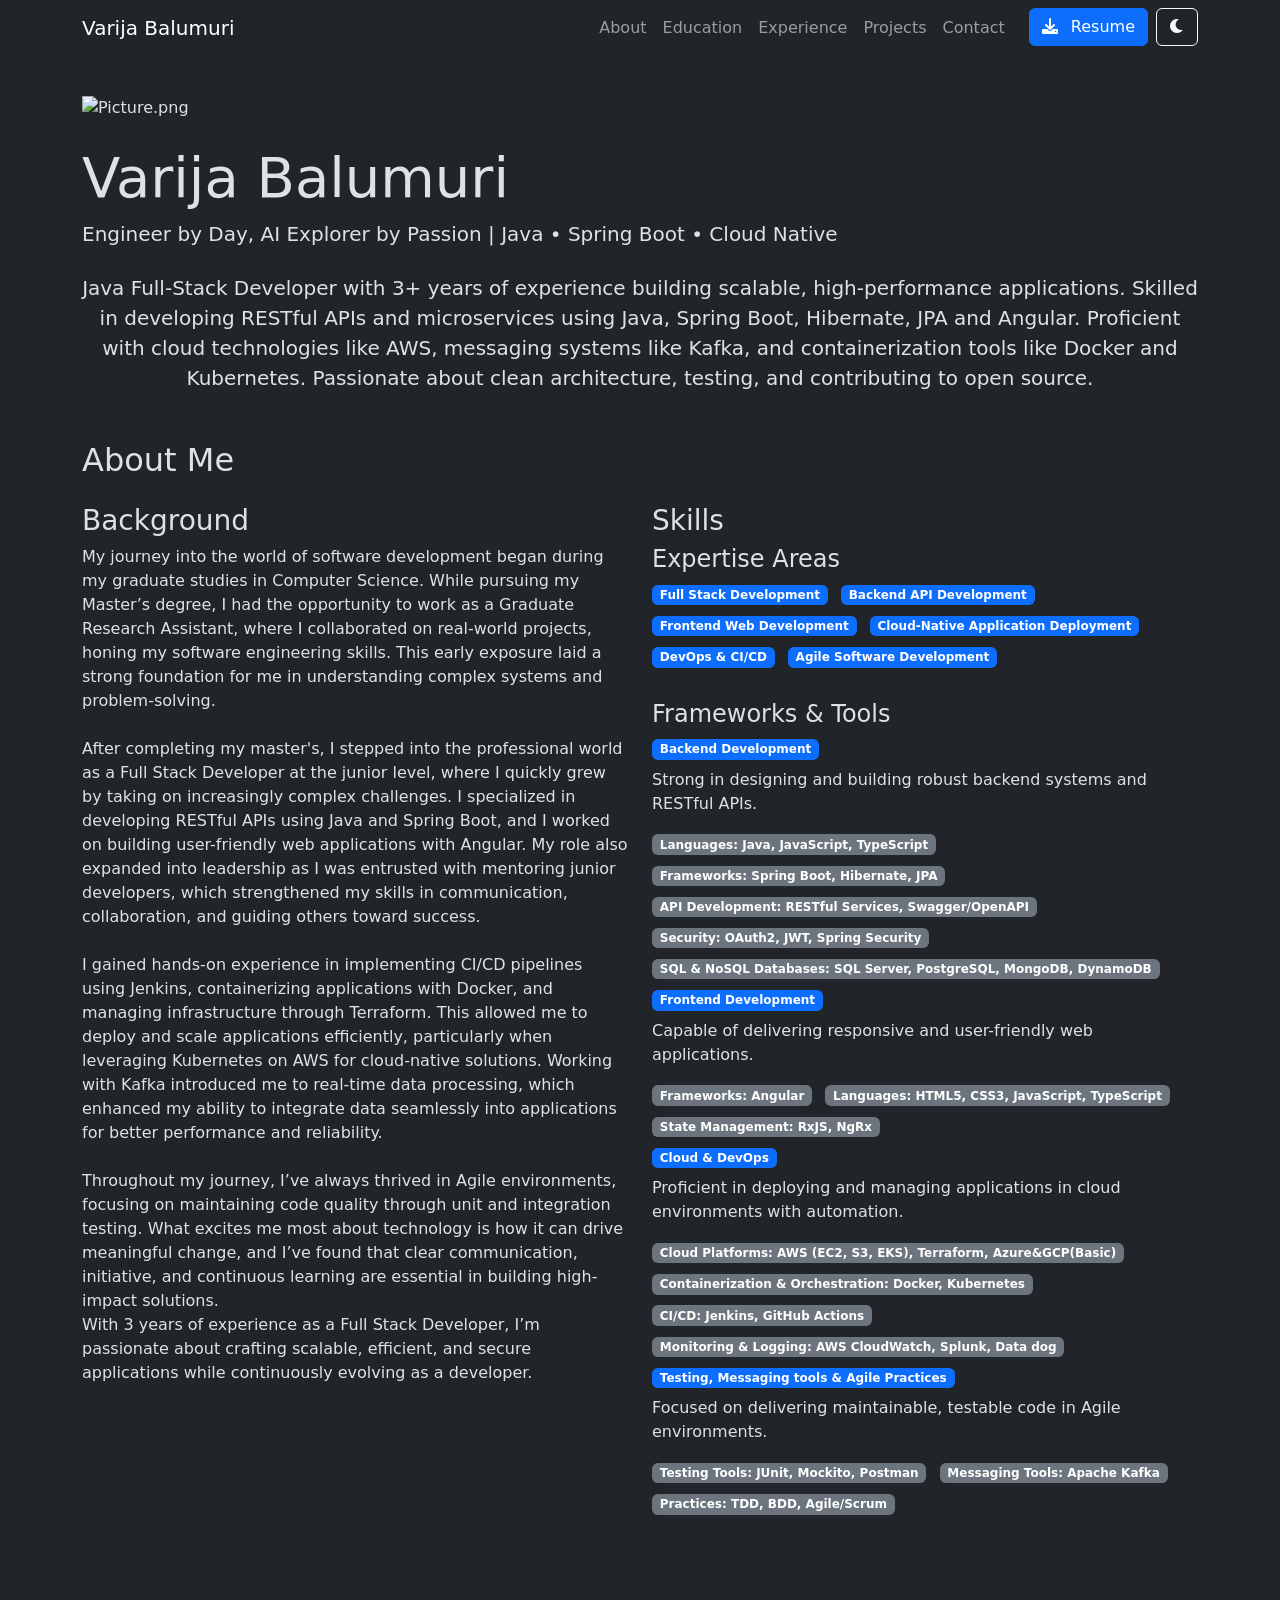
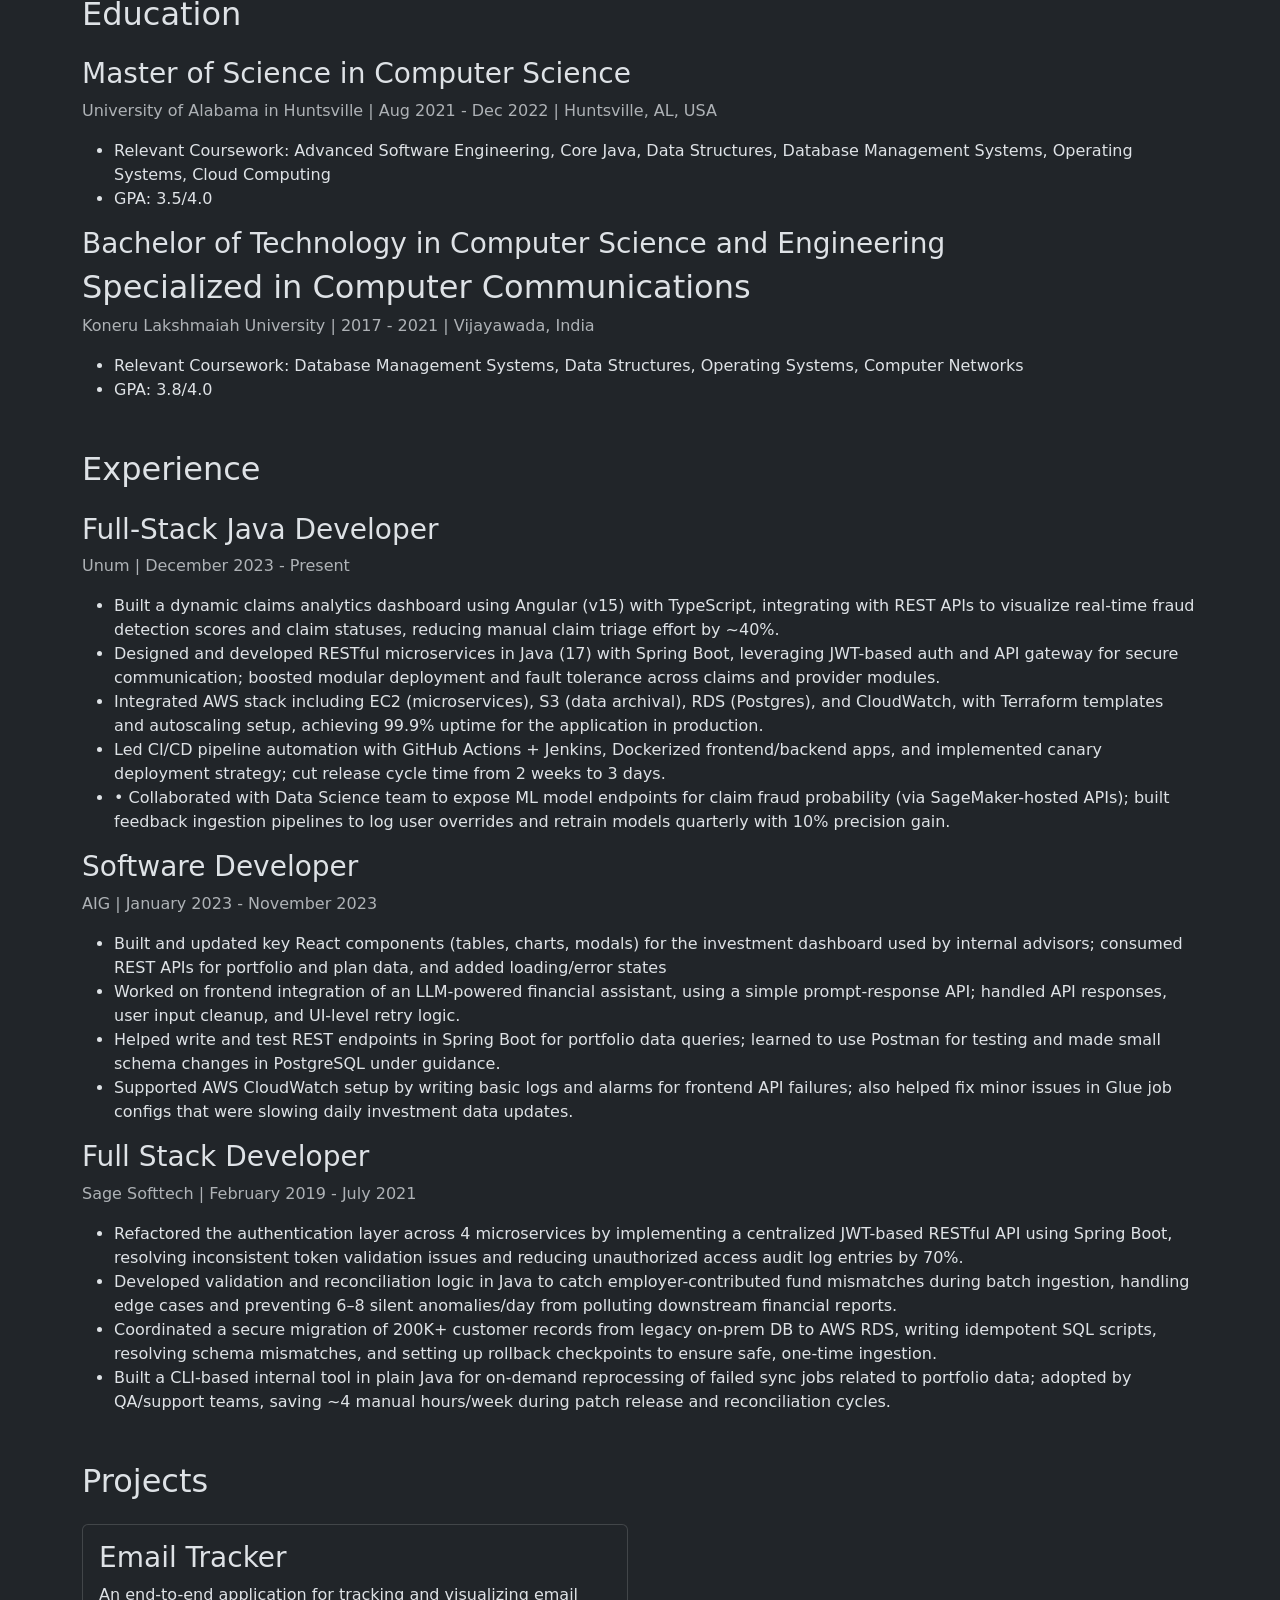
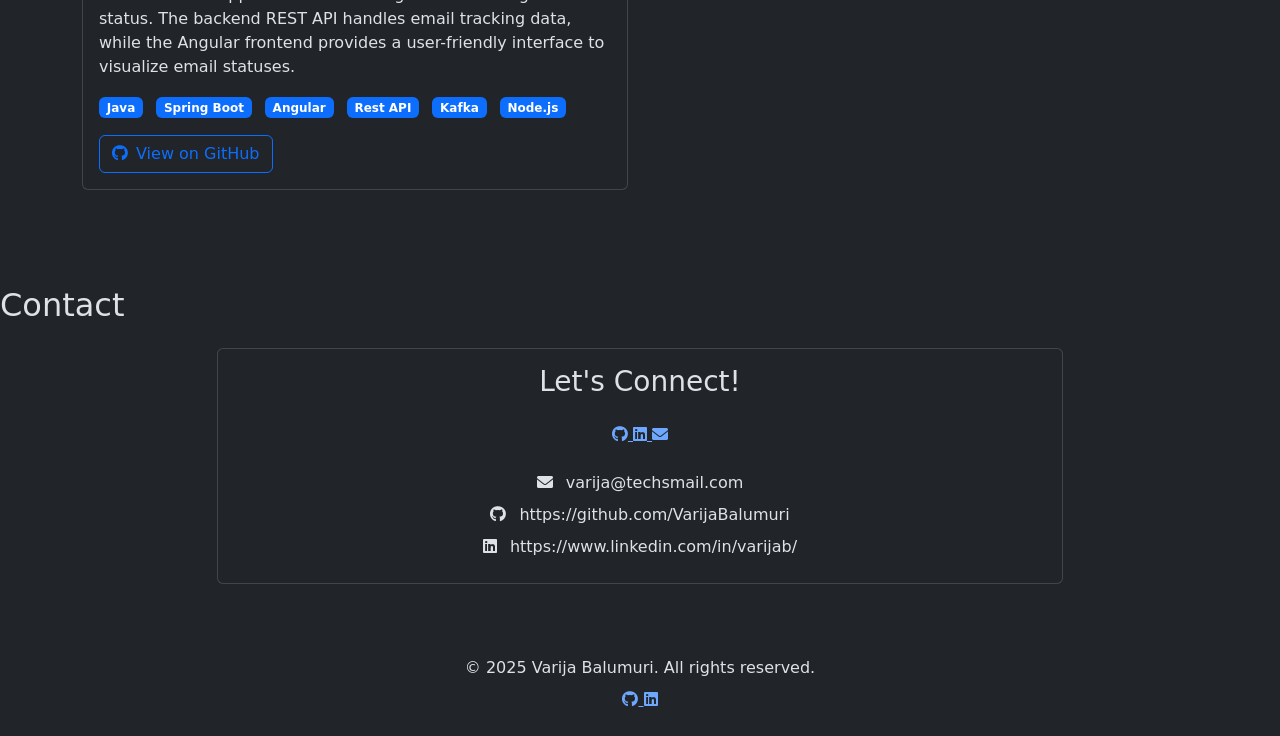
==== docs/index.html @ 82a82bae "commit" ====
<!DOCTYPE html>
<html lang="en" data-bs-theme="dark">

<head>
    <meta charset="UTF-8">
    <meta name="viewport" content="width=device-width, initial-scale=1.0">
    <title>Varija Balumuri | Portfolio</title>
    <link rel="stylesheet" href="https://cdn.jsdelivr.net/npm/bootstrap@5.3.0/dist/css/bootstrap.min.css">
    <link rel="stylesheet" href="https://cdnjs.cloudflare.com/ajax/libs/font-awesome/6.0.0/css/all.min.css">
    <link rel="stylesheet" href="static/css/custom.css">
    <!-- Meta tags for accessibility and SEO -->
    <meta name="description"
        content="Varija Balumuri Portfolio - Engineer by Day, AI Explorer by Passion | Java • Spring Boot • Cloud Native">
    <meta name="keywords" content="Full Stack Java Developer, Java Backend Specialist, Building Scalable APIs, portfolio, microservices">
    <meta name="author" content="Varija Balumuri">
    <!-- Accessibility meta tags -->
    <meta name="color-scheme" content="dark light">
</head>

<body>
    <div class="page-wrapper">
        <nav class="navbar navbar-expand-lg navbar-dark fixed-top">
            <div class="container">
                <a class="navbar-brand" href="#" id="top-link">
                    <span class="logo-text">Varija Balumuri</span>
                </a>
                <button class="navbar-toggler" type="button" data-bs-toggle="collapse" data-bs-target="#navbarNav"
                    aria-controls="navbarNav" aria-expanded="false" aria-label="Toggle navigation">
                    <span class="navbar-toggler-icon"></span>
                </button>
                <div class="collapse navbar-collapse" id="navbarNav">
                    <ul class="navbar-nav ms-auto">
                        <li class="nav-item">
                            <a class="nav-link" href="#about" aria-label="About section">About</a>
                        </li>
                        <li class="nav-item">
                            <a class="nav-link" href="#education" aria-label="Education section">Education</a>
                        </li>
                        <li class="nav-item">
                            <a class="nav-link" href="#experience" aria-label="Experience section">Experience</a>
                        </li>
                        <li class="nav-item">
                            <a class="nav-link" href="#projects" aria-label="Projects section">Projects</a>
                        </li>
                        <li class="nav-item">
                            <a class="nav-link" href="#contact" aria-label="Contact section">Contact</a>
                        </li>
                        <li class="nav-item">
                            <a class="btn btn-primary ms-3" href="resume.pdf"
                                target="_blank" aria-label="Download resume">
                                <i class="fas fa-download me-2"></i> Resume
                            </a>
                        </li>
                        <li class="nav-item ms-2">
                            <button class="btn btn-outline-light theme-toggle" id="theme-toggle"
                                aria-label="Toggle light/dark mode">
                                <i class="fas fa-moon" id="dark-icon"></i>
                                <i class="fas fa-sun d-none" id="light-icon"></i>
                            </button>
                        </li>
                    </ul>
                </div>
            </div>
        </nav>

        <main class="container py-5 mt-5">
            <div class="profile-container mb-5">
                <div class="profile-section">
                    <div class="profile-info">
                        <img src="" alt="Picture.png" class="profile-image mb-4">
                        <h1 class="display-4">Varija Balumuri</h1>
                        <p class="lead">Engineer by Day, AI Explorer by Passion | Java • Spring Boot • Cloud Native </p>
                    </div>
                </div>

                <div class="mt-4 text-center">
                    <p class="fs-5">
                        Java Full-Stack Developer with 3+ years of experience building scalable, high-performance applications.
Skilled in developing RESTful APIs and microservices using Java, Spring Boot, Hibernate, JPA and Angular.
Proficient with cloud technologies like AWS, messaging systems like Kafka, and containerization tools like Docker and Kubernetes. 
Passionate about clean architecture, testing, and contributing to open source.
                    </p>
                </div>
            </div>

            <!-- Include About Section -->
            <section id="about" class="mb-5">
                <h2 class="mb-4">About Me</h2>
                <div class="row">
                    <div class="col-md-6">
                        <h3>Background</h3>
                        <p>
                            My journey into the world of software development began during my graduate studies in Computer Science.
                            While pursuing my Master’s degree, I had the opportunity to work as a Graduate Research Assistant,
                            where I collaborated on real-world projects, honing my software engineering skills.
                            This early exposure laid a strong foundation for me in understanding complex systems and problem-solving.
                            <br>
                            <br>
                            After completing my master's, I stepped into the professional world as a Full Stack Developer at the junior level, where I quickly grew by taking on increasingly complex challenges. 
                            I specialized in developing RESTful APIs using Java and Spring Boot, and I worked on building user-friendly web applications with Angular. 
                            My role also expanded into leadership as I was entrusted with mentoring junior developers, which strengthened my skills in communication, collaboration, and guiding others toward success.
                            <br>
                            <br>I gained hands-on experience in implementing CI/CD pipelines using Jenkins, containerizing applications with Docker, and managing infrastructure through Terraform. 
                            This allowed me to deploy and scale applications efficiently, particularly when leveraging Kubernetes on AWS for cloud-native solutions. 
                            Working with Kafka introduced me to real-time data processing, which enhanced my ability to integrate data seamlessly into applications for better performance and reliability.
                            <br>
                            <br>Throughout my journey, I’ve always thrived in Agile environments, focusing on maintaining code quality through unit and integration testing. 
                            What excites me most about technology is how it can drive meaningful change, and I’ve found that clear communication, initiative, and continuous learning are essential in building high-impact solutions.
                            <br>
                            With 3 years of experience as a Full Stack Developer, I’m passionate about crafting scalable, efficient, and secure applications while continuously evolving as a developer.
                            <br>
                        </p>
                    </div>
                    <div class="col-md-6">
                        <h3>Skills</h3>
                        <div class="mb-4">
                            <h4>Expertise Areas</h4>
                            <span class="badge bg-primary me-2 mb-2">Full Stack Development</span>
                            <span class="badge bg-primary me-2 mb-2">Backend API Development</span>
                            <span class="badge bg-primary me-2 mb-2">Frontend Web Development</span>
                            <span class="badge bg-primary me-2 mb-2">Cloud-Native Application Deployment</span>
                            <span class="badge bg-primary me-2 mb-2">DevOps & CI/CD</span>
                            <span class="badge bg-primary me-2 mb-2">Agile Software Development</span>
                        </div>
                        <div class="mb-4">
                            <h4>Frameworks & Tools</h4>
                            <span class="badge bg-primary me-2 mb-2">Backend Development</span>
                            <p>Strong in designing and building robust backend systems and RESTful APIs.</p>
                            <span class="badge bg-secondary me-2 mb-2">Languages: Java, JavaScript, TypeScript</span>
                            <span class="badge bg-secondary me-2 mb-2">Frameworks: Spring Boot, Hibernate, JPA</span>
                            <span class="badge bg-secondary me-2 mb-2">API Development: RESTful Services, Swagger/OpenAPI</span>
                            <span class="badge bg-secondary me-2 mb-2">Security: OAuth2, JWT, Spring Security</span>
                            <span class="badge bg-secondary me-2 mb-2">SQL & NoSQL Databases: SQL Server, PostgreSQL,
                                MongoDB, DynamoDB</span>

                            <br>

                            <span class="badge bg-primary me-2 mb-2">Frontend Development</span>
                            <p>Capable of delivering responsive and user-friendly web applications.</p>
                            <span class="badge bg-secondary me-2 mb-2">Frameworks: Angular</span>
                            <span class="badge bg-secondary me-2 mb-2">Languages: HTML5, CSS3, JavaScript, TypeScript</span>
                            <span class="badge bg-secondary me-2 mb-2">State Management: RxJS, NgRx</span>

                            <br>
                            <span class="badge bg-primary me-2 mb-2">Cloud & DevOps</span>
                            <p>Proficient in deploying and managing applications in cloud environments with automation.</p>
                            <span class="badge bg-secondary me-2 mb-2">Cloud Platforms: AWS (EC2, S3, EKS), Terraform, Azure&GCP(Basic)</span>
                            <span class="badge bg-secondary me-2 mb-2">Containerization & Orchestration: Docker, Kubernetes</span>
                            <span class="badge bg-secondary me-2 mb-2">CI/CD: Jenkins, GitHub Actions</span>
                            <span class="badge bg-secondary me-2 mb-2">Monitoring & Logging: AWS CloudWatch, Splunk, Data dog</span>

                            <br>
                            <span class="badge bg-primary me-2 mb-2">Testing, Messaging tools & Agile Practices</span>
                            <p>Focused on delivering maintainable, testable code in Agile environments.</p>
                            <span class="badge bg-secondary me-2 mb-2">Testing Tools: JUnit, Mockito, Postman</span>
                            <span class="badge bg-secondary me-2 mb-2">Messaging Tools: Apache Kafka</span>
                            <span class="badge bg-secondary me-2 mb-2">Practices: TDD, BDD, Agile/Scrum</span>
                        </div>
                    </div>
                </div>
            </section>

            <!-- Include Education Section -->
            <section id="education" class="mb-5">
                <h2 class="mb-4">Education</h2>
                <div class="timeline">
                    <div class="timeline-item">
                        <h3>Master of Science in Computer Science</h3>
                        <p class="text-muted">University of Alabama in Huntsville | Aug 2021 - Dec 2022 | Huntsville, AL, USA</p>
                        <ul>
                            </li>
                            <li>Relevant Coursework: Advanced Software Engineering, Core Java, Data Structures, Database Management Systems, Operating Systems, Cloud Computing</li>
                            <li>GPA: 3.5/4.0</li>
                        </ul>
                    </div>
                    <div class="timeline-item">
                        <h3>Bachelor of Technology in Computer Science and Engineering</h3>
                        <h2>Specialized in Computer Communications</h2>
                        <p class="text-muted">Koneru Lakshmaiah University | 2017 - 2021 | Vijayawada, India
                        </p>
                        <ul>
                            <li>Relevant Coursework: Database Management Systems, Data Structures, Operating Systems,
                                Computer Networks</li>
                            <li>GPA: 3.8/4.0</li>
                        </ul>
                    </div>
                </div>
            </section>

            <!-- Include Experience Section -->
            <section id="experience" class="mb-5">
                <h2 class="mb-4">Experience</h2>
                <div class="timeline">
                    <div class="timeline-item">
                        <h3>Full-Stack Java Developer</h3>
                        <p class="text-muted">Unum  | December 2023 - Present </p>
                        <ul>
                            <li>Built a dynamic claims analytics dashboard using Angular (v15) with TypeScript,
                                integrating with REST APIs to visualize real-time fraud detection scores and claim statuses, reducing manual claim triage effort by ~40%.
                            <li>Designed and developed RESTful microservices in Java (17) with Spring Boot, leveraging JWT-based auth and
                                API gateway for secure communication; boosted modular deployment and fault tolerance across claims and provider modules. </li>
                            <li> Integrated AWS stack including EC2 (microservices), S3 (data archival), RDS (Postgres),
                                and CloudWatch, with Terraform templates and autoscaling setup, achieving 99.9% uptime for the application in production.</li>
                                <li> Led CI/CD pipeline automation with GitHub Actions + Jenkins, Dockerized frontend/backend apps,
                                    and implemented canary deployment strategy; cut release cycle time from 2 weeks to 3 days.</li>
                                <li> •	Collaborated with Data Science team to expose ML model endpoints for claim fraud probability (via SageMaker-hosted APIs);
                                    built feedback ingestion pipelines to log user overrides and retrain models quarterly with 10% precision gain.</li>
                        </ul>
                    </div>

                    <div class="timeline-item">
                        <h3>Software Developer</h3>
                        <p class="text-muted">AIG  | January 2023 - November 2023</p>
                        <ul>
                            <li>Built and updated key React components (tables, charts, modals) for the investment dashboard used by internal advisors;
                                consumed REST APIs for portfolio and plan data, and added loading/error states</li>
                            <li>Worked on frontend integration of an LLM-powered financial assistant, using a simple prompt-response API;
                                handled API responses, user input cleanup, and UI-level retry logic.</li>
                            <li>Helped write and test REST endpoints in Spring Boot for portfolio data queries; learned to use Postman
                                for testing and made small schema changes in PostgreSQL under guidance.</li>
                            <li>Supported AWS CloudWatch setup by writing basic logs and alarms for frontend API failures;
                                also helped fix minor issues in Glue job configs that were slowing daily investment data updates.</li>
                        </ul>
                    </div>

                    <div class="timeline-item">
                        <h3>Full Stack Developer</h3>
                        <p class="text-muted">Sage Softtech | February 2019 - July 2021</p>
                        <ul>
                            <li>Refactored the authentication layer across 4 microservices by implementing a centralized JWT-based RESTful API using Spring Boot, 
                                resolving inconsistent token validation issues and reducing unauthorized access audit log entries by 70%.</li>
                            <li>Developed validation and reconciliation logic in Java to catch employer-contributed fund mismatches during batch ingestion, 
                                handling edge cases and preventing 6–8 silent anomalies/day from polluting downstream financial reports.</li>
                            <li>Coordinated a secure migration of 200K+ customer records from legacy on-prem DB to AWS RDS, writing idempotent SQL scripts, 
                                resolving schema mismatches, and setting up rollback checkpoints to ensure safe, one-time ingestion.</li>
                            <li>Built a CLI-based internal tool in plain Java for on-demand reprocessing of failed sync jobs related to portfolio data; adopted by QA/support teams, saving ~4 manual hours/week during patch release and reconciliation cycles.

</li>
                        </ul>
                    </div>
            </section>


            <!-- Include Projects Section -->
            <section id="projects" class="mb-5">
                <h2 class="mb-4">Projects</h2>
                <div class="row g-4">
                    <div class="col-md-6">
                        <div class="card project-card h-100">
                            <div class="card-body">
                                <h3 class="card-title">Email Tracker</h3>
                                <p class="card-text">An end-to-end application for tracking and visualizing email status. The backend REST API handles email tracking data,
                                    while the Angular frontend provides a user-friendly interface to visualize email statuses.</p>
                                <div class="mb-3">
                                    <span class="badge bg-primary me-2">Java</span>
                                    <span class="badge bg-primary me-2">Spring Boot</span>
                                    <span class="badge bg-primary me-2">Angular</span>
                                    <span class="badge bg-primary me-2">Rest API</span>
                                    <span class="badge bg-primary me-2">Kafka</span>
                                    <span class="badge bg-primary me-2">Node.js</span>
                                </div>
                                <a href="ps://github.com/VarijaBalumuri/email-tracker-project"
                                    class="btn btn-outline-primary">
                                    <i class="fab fa-github me-2"></i>View on GitHub
                                </a>
                            </div>
                        </div>
                    </div>
                        </div>
                    </div>
                </div>
            </section>

            <!-- Include Contact Section -->
            <section id="contact" class="mb-5">
                <h2 class="mb-4">Contact</h2>
                <div class="row justify-content-center">
                    <div class="col-md-8">
                        <div class="card">
                            <div class="card-body text-center">
                                <h3 class="mb-4">Let's Connect!</h3>

                                <div class="social-links mb-4">
                                    <a href="https://github.com/VarijaBalumuri" target="_blank" title="GitHub">
                                        <i class="fab fa-github"></i>
                                    </a>
                                    <a href="https://www.linkedin.com/in/varijab/" target="_blank" title="LinkedIn">
                                        <i class="fab fa-linkedin"></i>
                                    </a>
                                    <a href="mailto:varija@techsmail.com" title="Email">
                                        <i class="fas fa-envelope"></i>
                                    </a>
                                </div>

                                <div class="contact-details">
                                    <p class="mb-2">
                                        <i class="fas fa-envelope me-2"></i>
                                        varija@techsmail.com
                                    </p>
                                    <p class="mb-2">
                                        <i class="fab fa-github me-2"></i>
                                        https://github.com/VarijaBalumuri
                                    </p>
                                    <p class="mb-2">
                                        <i class="fab fa-linkedin me-2"></i>
                                        https://www.linkedin.com/in/varijab/
                                    </p>
                                </div>
                            </div>
                        </div>
                    </div>
                </div>
            </section>
        </main>

        <footer class="footer mt-5 py-4">
            <div class="container text-center">
                <p class="mb-0">&copy; 2025 Varija Balumuri. All rights reserved.</p>
                <div class="social-links mt-2">
                    <a href="https://github.com/LikithKumarDundigalla" target="_blank" aria-label="GitHub profile">
                        <i class="fab fa-github"></i>
                    </a>
                    <a href="https://linkedin.com/in/likithkumard04" target="_blank" aria-label="LinkedIn profile">
                        <i class="fab fa-linkedin"></i>
                    </a>
                </div>
            </div>
        </footer>
    </div>

    <script src="https://cdn.jsdelivr.net/npm/bootstrap@5.3.0/dist/js/bootstrap.bundle.min.js"></script>
    <script>
        document.addEventListener('DOMContentLoaded', function () {
            // Theme toggle functionality
            const themeToggle = document.getElementById('theme-toggle');
            const darkIcon = document.getElementById('dark-icon');
            const lightIcon = document.getElementById('light-icon');
            const htmlElement = document.documentElement;

            if (themeToggle) {
                themeToggle.addEventListener('click', function () {
                    if (htmlElement.getAttribute('data-bs-theme') === 'dark') {
                        htmlElement.setAttribute('data-bs-theme', 'light');
                        darkIcon.classList.add('d-none');
                        lightIcon.classList.remove('d-none');
                    } else {
                        htmlElement.setAttribute('data-bs-theme', 'dark');
                        lightIcon.classList.add('d-none');
                        darkIcon.classList.remove('d-none');
                    }
                });
            }

            // Add scroll to top functionality for the logo
            const topLink = document.getElementById('top-link');
            if (topLink) {
                topLink.addEventListener('click', function (e) {
                    e.preventDefault();
                    window.scrollTo({
                        top: 0,
                        behavior: 'smooth'
                    });
                });
            }

            // Smooth scrolling for anchor links
            document.querySelectorAll('a[href^="#"]').forEach(anchor => {
                anchor.addEventListener('click', function (e) {
                    if (this.id === 'top-link') return; // Skip if it's the top link (already handled)

                    e.preventDefault();
                    const targetId = this.getAttribute('href');
                    const targetElement = document.querySelector(targetId);

                    if (targetElement) {
                        window.scrollTo({
                            top: targetElement.offsetTop - 70, // Adjust for navbar height
                            behavior: 'smooth'
                        });
                    }
                });
            });
        });
    </script>
</body>

</html>
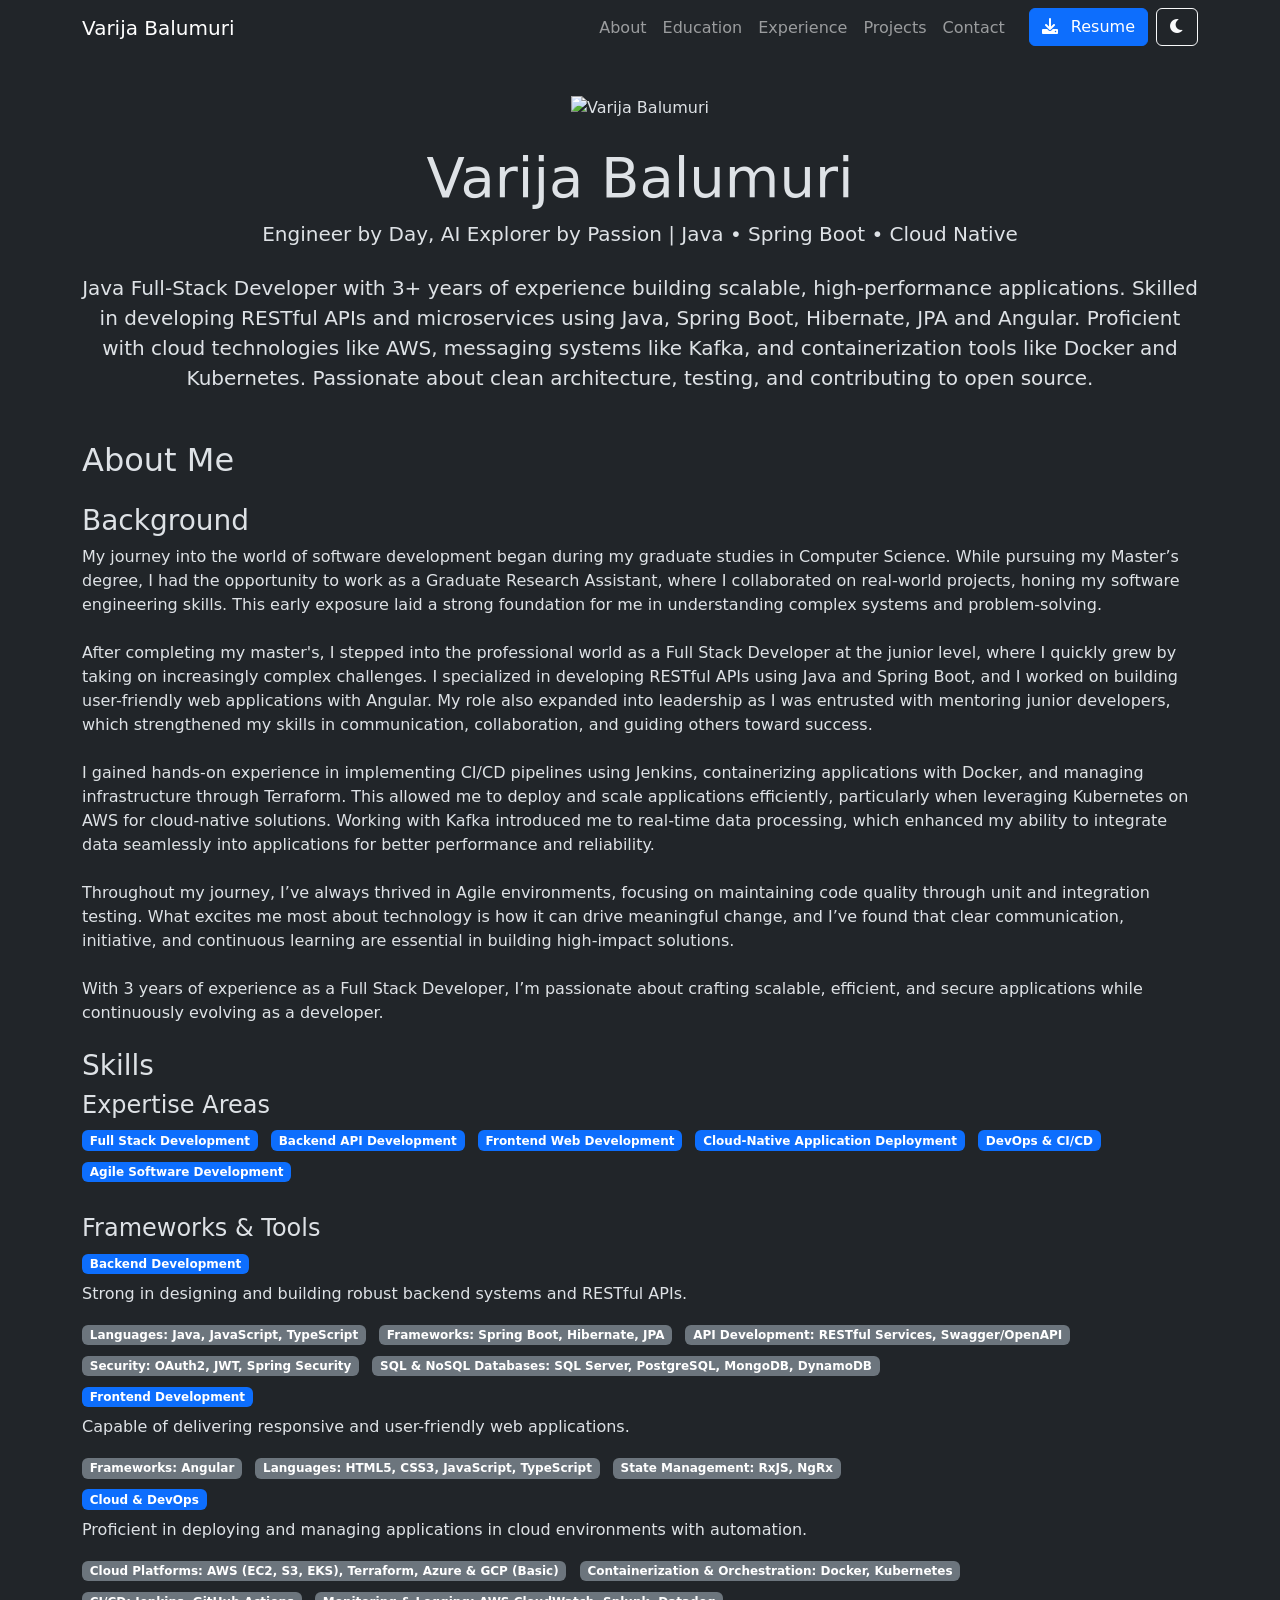
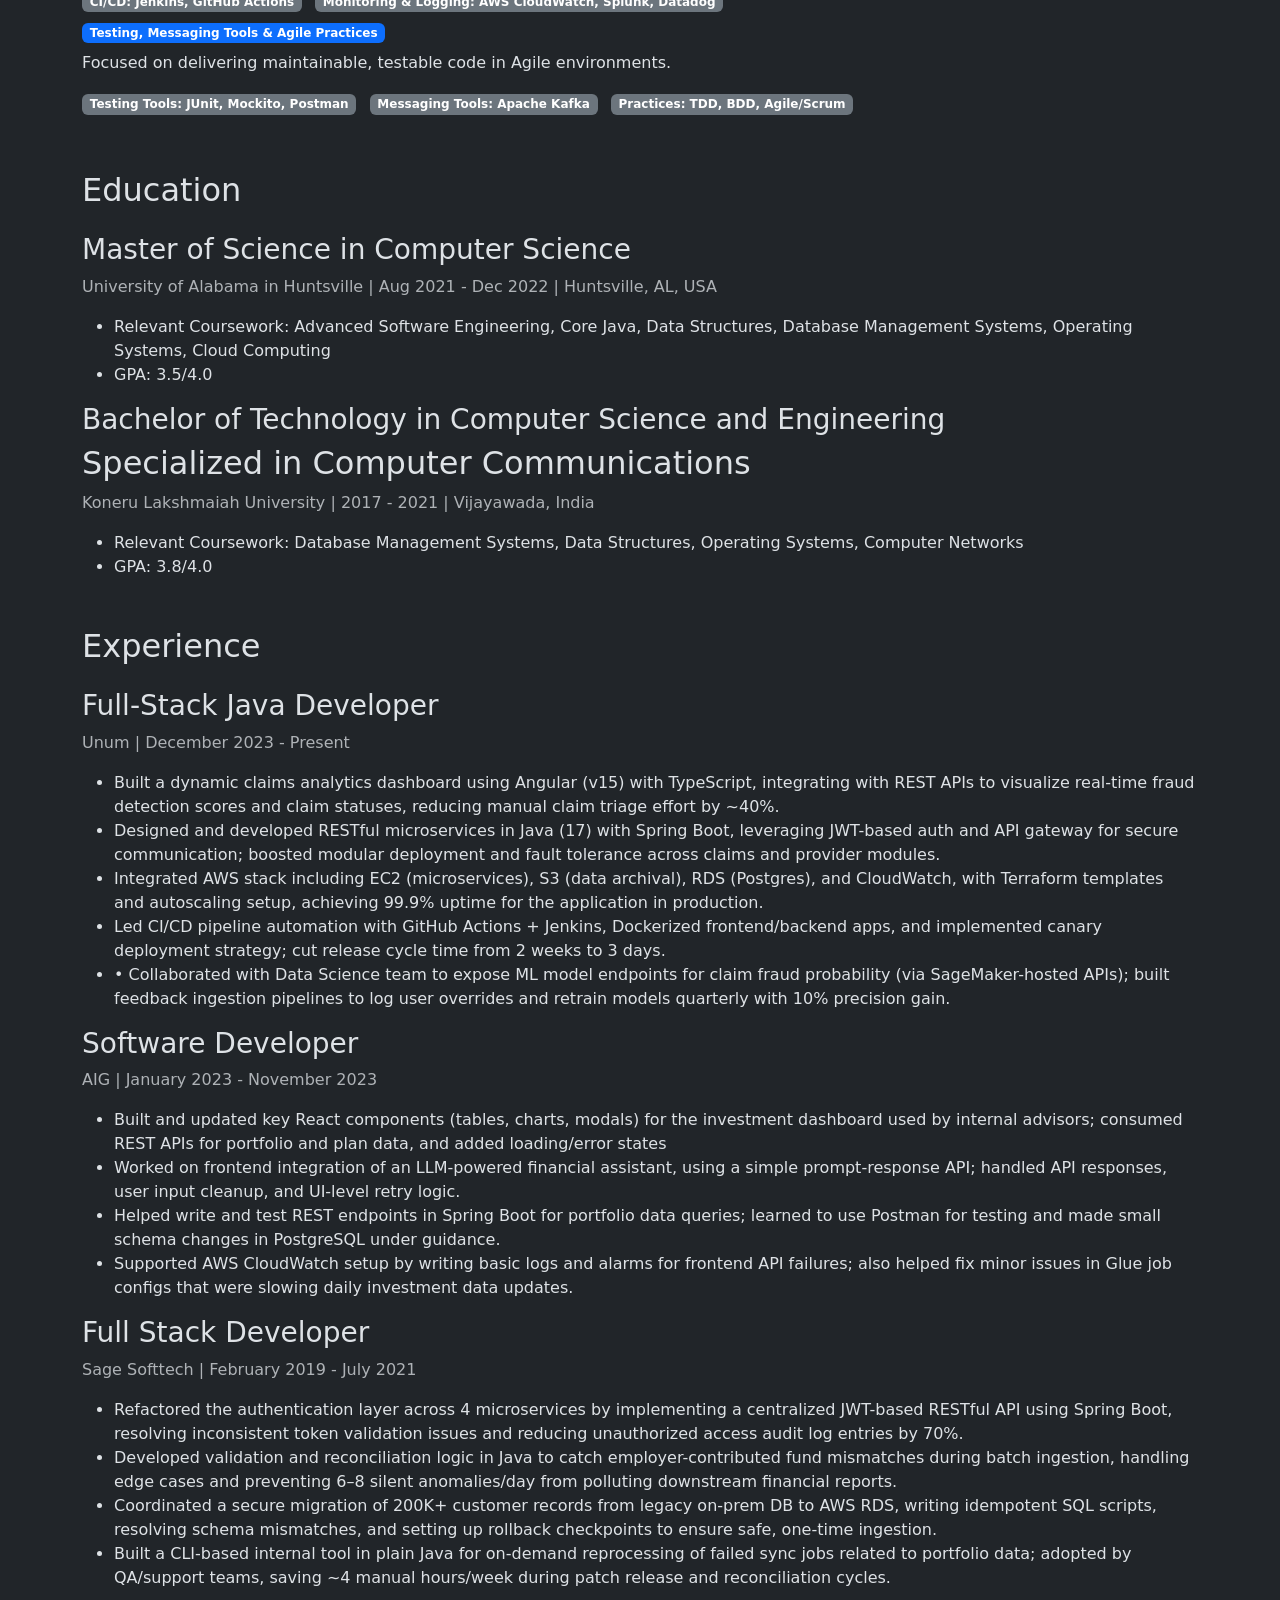
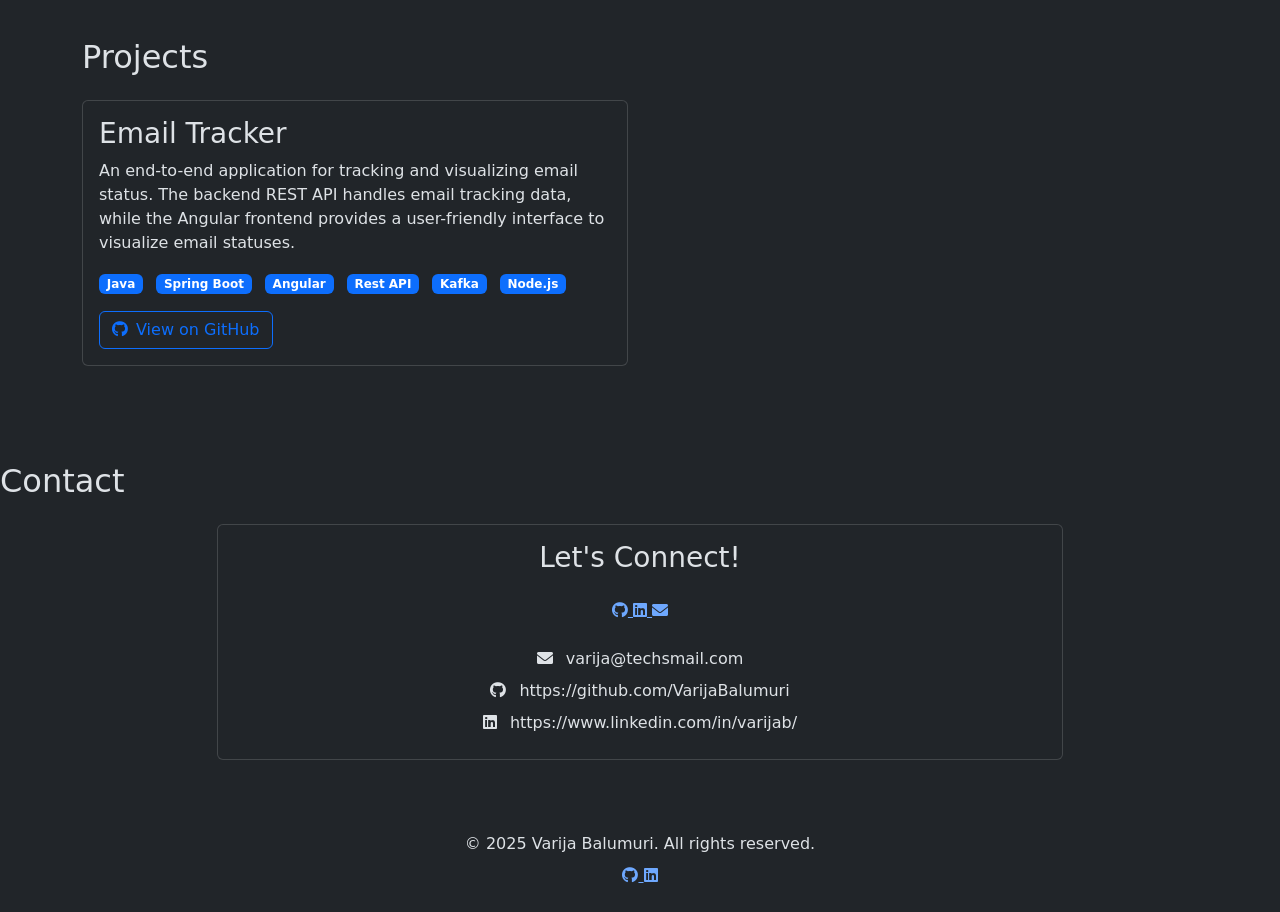
==== commit 1b4bcf61: "commit" ====
--- a/docs/index.html
+++ b/docs/index.html
@@ -11,7 +11,8 @@
     <!-- Meta tags for accessibility and SEO -->
     <meta name="description"
         content="Varija Balumuri Portfolio - Engineer by Day, AI Explorer by Passion | Java • Spring Boot • Cloud Native">
-    <meta name="keywords" content="Full Stack Java Developer, Java Backend Specialist, Building Scalable APIs, portfolio, microservices">
+    <meta name="keywords"
+        content="Full Stack Java Developer, Java Backend Specialist, Building Scalable APIs, portfolio, microservices">
     <meta name="author" content="Varija Balumuri">
     <!-- Accessibility meta tags -->
     <meta name="color-scheme" content="dark light">
@@ -46,8 +47,8 @@
                             <a class="nav-link" href="#contact" aria-label="Contact section">Contact</a>
                         </li>
                         <li class="nav-item">
-                            <a class="btn btn-primary ms-3" href="resume.pdf"
-                                target="_blank" aria-label="Download resume">
+                            <a class="btn btn-primary ms-3" href="resume.pdf" target="_blank"
+                                aria-label="Download resume">
                                 <i class="fas fa-download me-2"></i> Resume
                             </a>
                         </li>
@@ -64,10 +65,10 @@
         </nav>
 
         <main class="container py-5 mt-5">
-            <div class="profile-container mb-5">
+            <div class="profile-container mb-5 text-center">
                 <div class="profile-section">
                     <div class="profile-info">
-                        <img src="" alt="Picture.png" class="profile-image mb-4">
+                        <img src="assets/profile.png" alt="Varija Balumuri" class="profile-image mb-4">
                         <h1 class="display-4">Varija Balumuri</h1>
                         <p class="lead">Engineer by Day, AI Explorer by Passion | Java • Spring Boot • Cloud Native </p>
                     </div>
@@ -75,10 +76,13 @@
 
                 <div class="mt-4 text-center">
                     <p class="fs-5">
-                        Java Full-Stack Developer with 3+ years of experience building scalable, high-performance applications.
-Skilled in developing RESTful APIs and microservices using Java, Spring Boot, Hibernate, JPA and Angular.
-Proficient with cloud technologies like AWS, messaging systems like Kafka, and containerization tools like Docker and Kubernetes. 
-Passionate about clean architecture, testing, and contributing to open source.
+                        Java Full-Stack Developer with 3+ years of experience building scalable, high-performance
+                        applications.
+                        Skilled in developing RESTful APIs and microservices using Java, Spring Boot, Hibernate, JPA and
+                        Angular.
+                        Proficient with cloud technologies like AWS, messaging systems like Kafka, and containerization
+                        tools like Docker and Kubernetes.
+                        Passionate about clean architecture, testing, and contributing to open source.
                     </p>
                 </div>
             </div>
@@ -86,79 +90,97 @@
             <!-- Include About Section -->
             <section id="about" class="mb-5">
                 <h2 class="mb-4">About Me</h2>
-                <div class="row">
-                    <div class="col-md-6">
-                        <h3>Background</h3>
-                        <p>
-                            My journey into the world of software development began during my graduate studies in Computer Science.
-                            While pursuing my Master’s degree, I had the opportunity to work as a Graduate Research Assistant,
-                            where I collaborated on real-world projects, honing my software engineering skills.
-                            This early exposure laid a strong foundation for me in understanding complex systems and problem-solving.
-                            <br>
-                            <br>
-                            After completing my master's, I stepped into the professional world as a Full Stack Developer at the junior level, where I quickly grew by taking on increasingly complex challenges. 
-                            I specialized in developing RESTful APIs using Java and Spring Boot, and I worked on building user-friendly web applications with Angular. 
-                            My role also expanded into leadership as I was entrusted with mentoring junior developers, which strengthened my skills in communication, collaboration, and guiding others toward success.
-                            <br>
-                            <br>I gained hands-on experience in implementing CI/CD pipelines using Jenkins, containerizing applications with Docker, and managing infrastructure through Terraform. 
-                            This allowed me to deploy and scale applications efficiently, particularly when leveraging Kubernetes on AWS for cloud-native solutions. 
-                            Working with Kafka introduced me to real-time data processing, which enhanced my ability to integrate data seamlessly into applications for better performance and reliability.
-                            <br>
-                            <br>Throughout my journey, I’ve always thrived in Agile environments, focusing on maintaining code quality through unit and integration testing. 
-                            What excites me most about technology is how it can drive meaningful change, and I’ve found that clear communication, initiative, and continuous learning are essential in building high-impact solutions.
-                            <br>
-                            With 3 years of experience as a Full Stack Developer, I’m passionate about crafting scalable, efficient, and secure applications while continuously evolving as a developer.
-                            <br>
-                        </p>
-                    </div>
-                    <div class="col-md-6">
-                        <h3>Skills</h3>
-                        <div class="mb-4">
-                            <h4>Expertise Areas</h4>
-                            <span class="badge bg-primary me-2 mb-2">Full Stack Development</span>
-                            <span class="badge bg-primary me-2 mb-2">Backend API Development</span>
-                            <span class="badge bg-primary me-2 mb-2">Frontend Web Development</span>
-                            <span class="badge bg-primary me-2 mb-2">Cloud-Native Application Deployment</span>
-                            <span class="badge bg-primary me-2 mb-2">DevOps & CI/CD</span>
-                            <span class="badge bg-primary me-2 mb-2">Agile Software Development</span>
-                        </div>
-                        <div class="mb-4">
-                            <h4>Frameworks & Tools</h4>
-                            <span class="badge bg-primary me-2 mb-2">Backend Development</span>
-                            <p>Strong in designing and building robust backend systems and RESTful APIs.</p>
-                            <span class="badge bg-secondary me-2 mb-2">Languages: Java, JavaScript, TypeScript</span>
-                            <span class="badge bg-secondary me-2 mb-2">Frameworks: Spring Boot, Hibernate, JPA</span>
-                            <span class="badge bg-secondary me-2 mb-2">API Development: RESTful Services, Swagger/OpenAPI</span>
-                            <span class="badge bg-secondary me-2 mb-2">Security: OAuth2, JWT, Spring Security</span>
-                            <span class="badge bg-secondary me-2 mb-2">SQL & NoSQL Databases: SQL Server, PostgreSQL,
-                                MongoDB, DynamoDB</span>
-
-                            <br>
-
-                            <span class="badge bg-primary me-2 mb-2">Frontend Development</span>
-                            <p>Capable of delivering responsive and user-friendly web applications.</p>
-                            <span class="badge bg-secondary me-2 mb-2">Frameworks: Angular</span>
-                            <span class="badge bg-secondary me-2 mb-2">Languages: HTML5, CSS3, JavaScript, TypeScript</span>
-                            <span class="badge bg-secondary me-2 mb-2">State Management: RxJS, NgRx</span>
-
-                            <br>
-                            <span class="badge bg-primary me-2 mb-2">Cloud & DevOps</span>
-                            <p>Proficient in deploying and managing applications in cloud environments with automation.</p>
-                            <span class="badge bg-secondary me-2 mb-2">Cloud Platforms: AWS (EC2, S3, EKS), Terraform, Azure&GCP(Basic)</span>
-                            <span class="badge bg-secondary me-2 mb-2">Containerization & Orchestration: Docker, Kubernetes</span>
-                            <span class="badge bg-secondary me-2 mb-2">CI/CD: Jenkins, GitHub Actions</span>
-                            <span class="badge bg-secondary me-2 mb-2">Monitoring & Logging: AWS CloudWatch, Splunk, Data dog</span>
-
-                            <br>
-                            <span class="badge bg-primary me-2 mb-2">Testing, Messaging tools & Agile Practices</span>
-                            <p>Focused on delivering maintainable, testable code in Agile environments.</p>
-                            <span class="badge bg-secondary me-2 mb-2">Testing Tools: JUnit, Mockito, Postman</span>
-                            <span class="badge bg-secondary me-2 mb-2">Messaging Tools: Apache Kafka</span>
-                            <span class="badge bg-secondary me-2 mb-2">Practices: TDD, BDD, Agile/Scrum</span>
-                        </div>
+                <div class="mb-4">
+                    <h3>Background</h3>
+                    <p>
+                        My journey into the world of software development began during my graduate studies in Computer
+                        Science.
+                        While pursuing my Master’s degree, I had the opportunity to work as a Graduate Research
+                        Assistant,
+                        where I collaborated on real-world projects, honing my software engineering skills.
+                        This early exposure laid a strong foundation for me in understanding complex systems and
+                        problem-solving.
+                        <br><br>
+                        After completing my master's, I stepped into the professional world as a Full Stack Developer at
+                        the junior level, where I quickly grew by taking on increasingly complex challenges.
+                        I specialized in developing RESTful APIs using Java and Spring Boot, and I worked on building
+                        user-friendly web applications with Angular.
+                        My role also expanded into leadership as I was entrusted with mentoring junior developers, which
+                        strengthened my skills in communication, collaboration, and guiding others toward success.
+                        <br><br>
+                        I gained hands-on experience in implementing CI/CD pipelines using Jenkins, containerizing
+                        applications with Docker, and managing infrastructure through Terraform.
+                        This allowed me to deploy and scale applications efficiently, particularly when leveraging
+                        Kubernetes on AWS for cloud-native solutions.
+                        Working with Kafka introduced me to real-time data processing, which enhanced my ability to
+                        integrate data seamlessly into applications for better performance and reliability.
+                        <br><br>
+                        Throughout my journey, I’ve always thrived in Agile environments, focusing on maintaining code
+                        quality through unit and integration testing.
+                        What excites me most about technology is how it can drive meaningful change, and I’ve found that
+                        clear communication, initiative, and continuous learning are essential in building high-impact
+                        solutions.
+                        <br><br>
+                        With 3 years of experience as a Full Stack Developer, I’m passionate about crafting scalable,
+                        efficient, and secure applications while continuously evolving as a developer.
+                    </p>
+                </div>
+
+                <div class="mb-4">
+                    <h3>Skills</h3>
+                    <div class="mb-4">
+                        <h4>Expertise Areas</h4>
+                        <span class="badge bg-primary me-2 mb-2">Full Stack Development</span>
+                        <span class="badge bg-primary me-2 mb-2">Backend API Development</span>
+                        <span class="badge bg-primary me-2 mb-2">Frontend Web Development</span>
+                        <span class="badge bg-primary me-2 mb-2">Cloud-Native Application Deployment</span>
+                        <span class="badge bg-primary me-2 mb-2">DevOps & CI/CD</span>
+                        <span class="badge bg-primary me-2 mb-2">Agile Software Development</span>
+                    </div>
+
+                    <div class="mb-4">
+                        <h4>Frameworks & Tools</h4>
+                        <span class="badge bg-primary me-2 mb-2">Backend Development</span>
+                        <p>Strong in designing and building robust backend systems and RESTful APIs.</p>
+                        <span class="badge bg-secondary me-2 mb-2">Languages: Java, JavaScript, TypeScript</span>
+                        <span class="badge bg-secondary me-2 mb-2">Frameworks: Spring Boot, Hibernate, JPA</span>
+                        <span class="badge bg-secondary me-2 mb-2">API Development: RESTful Services,
+                            Swagger/OpenAPI</span>
+                        <span class="badge bg-secondary me-2 mb-2">Security: OAuth2, JWT, Spring Security</span>
+                        <span class="badge bg-secondary me-2 mb-2">SQL & NoSQL Databases: SQL Server, PostgreSQL,
+                            MongoDB, DynamoDB</span>
+
+                        <br>
+
+                        <span class="badge bg-primary me-2 mb-2">Frontend Development</span>
+                        <p>Capable of delivering responsive and user-friendly web applications.</p>
+                        <span class="badge bg-secondary me-2 mb-2">Frameworks: Angular</span>
+                        <span class="badge bg-secondary me-2 mb-2">Languages: HTML5, CSS3, JavaScript, TypeScript</span>
+                        <span class="badge bg-secondary me-2 mb-2">State Management: RxJS, NgRx</span>
+
+                        <br>
+
+                        <span class="badge bg-primary me-2 mb-2">Cloud & DevOps</span>
+                        <p>Proficient in deploying and managing applications in cloud environments with automation.</p>
+                        <span class="badge bg-secondary me-2 mb-2">Cloud Platforms: AWS (EC2, S3, EKS), Terraform, Azure
+                            & GCP (Basic)</span>
+                        <span class="badge bg-secondary me-2 mb-2">Containerization & Orchestration: Docker,
+                            Kubernetes</span>
+                        <span class="badge bg-secondary me-2 mb-2">CI/CD: Jenkins, GitHub Actions</span>
+                        <span class="badge bg-secondary me-2 mb-2">Monitoring & Logging: AWS CloudWatch, Splunk,
+                            Datadog</span>
+
+                        <br>
+
+                        <span class="badge bg-primary me-2 mb-2">Testing, Messaging Tools & Agile Practices</span>
+                        <p>Focused on delivering maintainable, testable code in Agile environments.</p>
+                        <span class="badge bg-secondary me-2 mb-2">Testing Tools: JUnit, Mockito, Postman</span>
+                        <span class="badge bg-secondary me-2 mb-2">Messaging Tools: Apache Kafka</span>
+                        <span class="badge bg-secondary me-2 mb-2">Practices: TDD, BDD, Agile/Scrum</span>
                     </div>
                 </div>
             </section>
+
 
             <!-- Include Education Section -->
             <section id="education" class="mb-5">
@@ -166,10 +188,12 @@
                 <div class="timeline">
                     <div class="timeline-item">
                         <h3>Master of Science in Computer Science</h3>
-                        <p class="text-muted">University of Alabama in Huntsville | Aug 2021 - Dec 2022 | Huntsville, AL, USA</p>
+                        <p class="text-muted">University of Alabama in Huntsville | Aug 2021 - Dec 2022 | Huntsville,
+                            AL, USA</p>
                         <ul>
                             </li>
-                            <li>Relevant Coursework: Advanced Software Engineering, Core Java, Data Structures, Database Management Systems, Operating Systems, Cloud Computing</li>
+                            <li>Relevant Coursework: Advanced Software Engineering, Core Java, Data Structures, Database
+                                Management Systems, Operating Systems, Cloud Computing</li>
                             <li>GPA: 3.5/4.0</li>
                         </ul>
                     </div>
@@ -193,33 +217,46 @@
                 <div class="timeline">
                     <div class="timeline-item">
                         <h3>Full-Stack Java Developer</h3>
-                        <p class="text-muted">Unum  | December 2023 - Present </p>
+                        <p class="text-muted">Unum | December 2023 - Present </p>
                         <ul>
                             <li>Built a dynamic claims analytics dashboard using Angular (v15) with TypeScript,
-                                integrating with REST APIs to visualize real-time fraud detection scores and claim statuses, reducing manual claim triage effort by ~40%.
-                            <li>Designed and developed RESTful microservices in Java (17) with Spring Boot, leveraging JWT-based auth and
-                                API gateway for secure communication; boosted modular deployment and fault tolerance across claims and provider modules. </li>
+                                integrating with REST APIs to visualize real-time fraud detection scores and claim
+                                statuses, reducing manual claim triage effort by ~40%.
+                            <li>Designed and developed RESTful microservices in Java (17) with Spring Boot, leveraging
+                                JWT-based auth and
+                                API gateway for secure communication; boosted modular deployment and fault tolerance
+                                across claims and provider modules. </li>
                             <li> Integrated AWS stack including EC2 (microservices), S3 (data archival), RDS (Postgres),
-                                and CloudWatch, with Terraform templates and autoscaling setup, achieving 99.9% uptime for the application in production.</li>
-                                <li> Led CI/CD pipeline automation with GitHub Actions + Jenkins, Dockerized frontend/backend apps,
-                                    and implemented canary deployment strategy; cut release cycle time from 2 weeks to 3 days.</li>
-                                <li> •	Collaborated with Data Science team to expose ML model endpoints for claim fraud probability (via SageMaker-hosted APIs);
-                                    built feedback ingestion pipelines to log user overrides and retrain models quarterly with 10% precision gain.</li>
+                                and CloudWatch, with Terraform templates and autoscaling setup, achieving 99.9% uptime
+                                for the application in production.</li>
+                            <li> Led CI/CD pipeline automation with GitHub Actions + Jenkins, Dockerized
+                                frontend/backend apps,
+                                and implemented canary deployment strategy; cut release cycle time from 2 weeks to 3
+                                days.</li>
+                            <li> • Collaborated with Data Science team to expose ML model endpoints for claim fraud
+                                probability (via SageMaker-hosted APIs);
+                                built feedback ingestion pipelines to log user overrides and retrain models quarterly
+                                with 10% precision gain.</li>
                         </ul>
                     </div>
 
                     <div class="timeline-item">
                         <h3>Software Developer</h3>
-                        <p class="text-muted">AIG  | January 2023 - November 2023</p>
+                        <p class="text-muted">AIG | January 2023 - November 2023</p>
                         <ul>
-                            <li>Built and updated key React components (tables, charts, modals) for the investment dashboard used by internal advisors;
+                            <li>Built and updated key React components (tables, charts, modals) for the investment
+                                dashboard used by internal advisors;
                                 consumed REST APIs for portfolio and plan data, and added loading/error states</li>
-                            <li>Worked on frontend integration of an LLM-powered financial assistant, using a simple prompt-response API;
+                            <li>Worked on frontend integration of an LLM-powered financial assistant, using a simple
+                                prompt-response API;
                                 handled API responses, user input cleanup, and UI-level retry logic.</li>
-                            <li>Helped write and test REST endpoints in Spring Boot for portfolio data queries; learned to use Postman
+                            <li>Helped write and test REST endpoints in Spring Boot for portfolio data queries; learned
+                                to use Postman
                                 for testing and made small schema changes in PostgreSQL under guidance.</li>
-                            <li>Supported AWS CloudWatch setup by writing basic logs and alarms for frontend API failures;
-                                also helped fix minor issues in Glue job configs that were slowing daily investment data updates.</li>
+                            <li>Supported AWS CloudWatch setup by writing basic logs and alarms for frontend API
+                                failures;
+                                also helped fix minor issues in Glue job configs that were slowing daily investment data
+                                updates.</li>
                         </ul>
                     </div>
 
@@ -227,15 +264,23 @@
                         <h3>Full Stack Developer</h3>
                         <p class="text-muted">Sage Softtech | February 2019 - July 2021</p>
                         <ul>
-                            <li>Refactored the authentication layer across 4 microservices by implementing a centralized JWT-based RESTful API using Spring Boot, 
-                                resolving inconsistent token validation issues and reducing unauthorized access audit log entries by 70%.</li>
-                            <li>Developed validation and reconciliation logic in Java to catch employer-contributed fund mismatches during batch ingestion, 
-                                handling edge cases and preventing 6–8 silent anomalies/day from polluting downstream financial reports.</li>
-                            <li>Coordinated a secure migration of 200K+ customer records from legacy on-prem DB to AWS RDS, writing idempotent SQL scripts, 
-                                resolving schema mismatches, and setting up rollback checkpoints to ensure safe, one-time ingestion.</li>
-                            <li>Built a CLI-based internal tool in plain Java for on-demand reprocessing of failed sync jobs related to portfolio data; adopted by QA/support teams, saving ~4 manual hours/week during patch release and reconciliation cycles.
-
-</li>
+                            <li>Refactored the authentication layer across 4 microservices by implementing a centralized
+                                JWT-based RESTful API using Spring Boot,
+                                resolving inconsistent token validation issues and reducing unauthorized access audit
+                                log entries by 70%.</li>
+                            <li>Developed validation and reconciliation logic in Java to catch employer-contributed fund
+                                mismatches during batch ingestion,
+                                handling edge cases and preventing 6–8 silent anomalies/day from polluting downstream
+                                financial reports.</li>
+                            <li>Coordinated a secure migration of 200K+ customer records from legacy on-prem DB to AWS
+                                RDS, writing idempotent SQL scripts,
+                                resolving schema mismatches, and setting up rollback checkpoints to ensure safe,
+                                one-time ingestion.</li>
+                            <li>Built a CLI-based internal tool in plain Java for on-demand reprocessing of failed sync
+                                jobs related to portfolio data; adopted by QA/support teams, saving ~4 manual hours/week
+                                during patch release and reconciliation cycles.
+
+                            </li>
                         </ul>
                     </div>
             </section>
@@ -249,8 +294,10 @@
                         <div class="card project-card h-100">
                             <div class="card-body">
                                 <h3 class="card-title">Email Tracker</h3>
-                                <p class="card-text">An end-to-end application for tracking and visualizing email status. The backend REST API handles email tracking data,
-                                    while the Angular frontend provides a user-friendly interface to visualize email statuses.</p>
+                                <p class="card-text">An end-to-end application for tracking and visualizing email
+                                    status. The backend REST API handles email tracking data,
+                                    while the Angular frontend provides a user-friendly interface to visualize email
+                                    statuses.</p>
                                 <div class="mb-3">
                                     <span class="badge bg-primary me-2">Java</span>
                                     <span class="badge bg-primary me-2">Spring Boot</span>
@@ -266,66 +313,66 @@
                             </div>
                         </div>
                     </div>
+                </div>
+    </div>
+    </div>
+    </section>
+
+    <!-- Include Contact Section -->
+    <section id="contact" class="mb-5">
+        <h2 class="mb-4">Contact</h2>
+        <div class="row justify-content-center">
+            <div class="col-md-8">
+                <div class="card">
+                    <div class="card-body text-center">
+                        <h3 class="mb-4">Let's Connect!</h3>
+
+                        <div class="social-links mb-4">
+                            <a href="https://github.com/VarijaBalumuri" target="_blank" title="GitHub">
+                                <i class="fab fa-github"></i>
+                            </a>
+                            <a href="https://www.linkedin.com/in/varijab/" target="_blank" title="LinkedIn">
+                                <i class="fab fa-linkedin"></i>
+                            </a>
+                            <a href="mailto:varija@techsmail.com" title="Email">
+                                <i class="fas fa-envelope"></i>
+                            </a>
                         </div>
-                    </div>
-                </div>
-            </section>
-
-            <!-- Include Contact Section -->
-            <section id="contact" class="mb-5">
-                <h2 class="mb-4">Contact</h2>
-                <div class="row justify-content-center">
-                    <div class="col-md-8">
-                        <div class="card">
-                            <div class="card-body text-center">
-                                <h3 class="mb-4">Let's Connect!</h3>
-
-                                <div class="social-links mb-4">
-                                    <a href="https://github.com/VarijaBalumuri" target="_blank" title="GitHub">
-                                        <i class="fab fa-github"></i>
-                                    </a>
-                                    <a href="https://www.linkedin.com/in/varijab/" target="_blank" title="LinkedIn">
-                                        <i class="fab fa-linkedin"></i>
-                                    </a>
-                                    <a href="mailto:varija@techsmail.com" title="Email">
-                                        <i class="fas fa-envelope"></i>
-                                    </a>
-                                </div>
-
-                                <div class="contact-details">
-                                    <p class="mb-2">
-                                        <i class="fas fa-envelope me-2"></i>
-                                        varija@techsmail.com
-                                    </p>
-                                    <p class="mb-2">
-                                        <i class="fab fa-github me-2"></i>
-                                        https://github.com/VarijaBalumuri
-                                    </p>
-                                    <p class="mb-2">
-                                        <i class="fab fa-linkedin me-2"></i>
-                                        https://www.linkedin.com/in/varijab/
-                                    </p>
-                                </div>
-                            </div>
+
+                        <div class="contact-details">
+                            <p class="mb-2">
+                                <i class="fas fa-envelope me-2"></i>
+                                varija@techsmail.com
+                            </p>
+                            <p class="mb-2">
+                                <i class="fab fa-github me-2"></i>
+                                https://github.com/VarijaBalumuri
+                            </p>
+                            <p class="mb-2">
+                                <i class="fab fa-linkedin me-2"></i>
+                                https://www.linkedin.com/in/varijab/
+                            </p>
                         </div>
                     </div>
                 </div>
-            </section>
-        </main>
-
-        <footer class="footer mt-5 py-4">
-            <div class="container text-center">
-                <p class="mb-0">&copy; 2025 Varija Balumuri. All rights reserved.</p>
-                <div class="social-links mt-2">
-                    <a href="https://github.com/LikithKumarDundigalla" target="_blank" aria-label="GitHub profile">
-                        <i class="fab fa-github"></i>
-                    </a>
-                    <a href="https://linkedin.com/in/likithkumard04" target="_blank" aria-label="LinkedIn profile">
-                        <i class="fab fa-linkedin"></i>
-                    </a>
-                </div>
             </div>
-        </footer>
+        </div>
+    </section>
+    </main>
+
+    <footer class="footer mt-5 py-4">
+        <div class="container text-center">
+            <p class="mb-0">&copy; 2025 Varija Balumuri. All rights reserved.</p>
+            <div class="social-links mt-2">
+                <a href="https://github.com/LikithKumarDundigalla" target="_blank" aria-label="GitHub profile">
+                    <i class="fab fa-github"></i>
+                </a>
+                <a href="https://linkedin.com/in/likithkumard04" target="_blank" aria-label="LinkedIn profile">
+                    <i class="fab fa-linkedin"></i>
+                </a>
+            </div>
+        </div>
+    </footer>
     </div>
 
     <script src="https://cdn.jsdelivr.net/npm/bootstrap@5.3.0/dist/js/bootstrap.bundle.min.js"></script>
